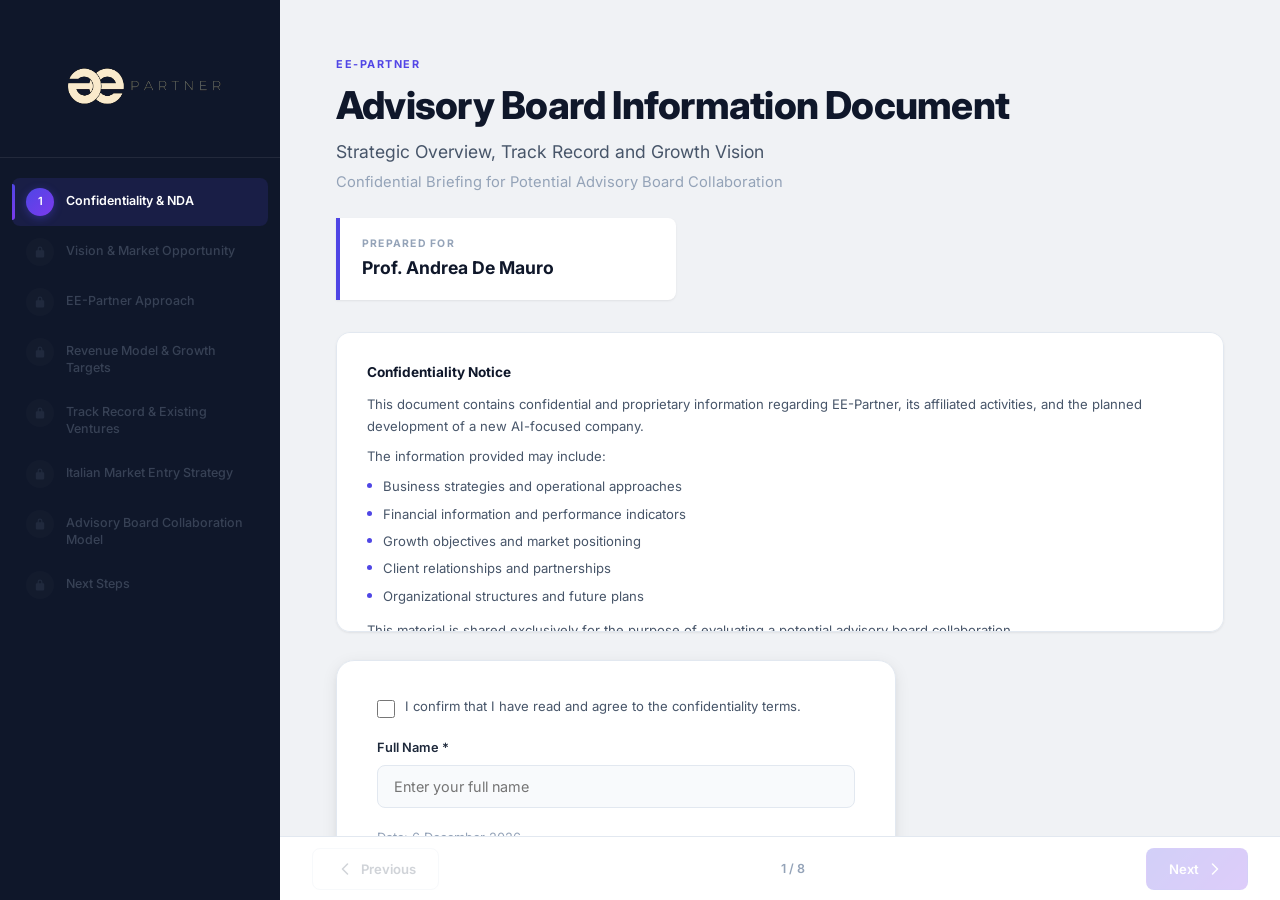
==== index.html @ 64c0712e "Initial commit: EE-Partner Advisory Board Information Document Slide-based, click-through web docume" ====
<!DOCTYPE html>
<html lang="en">
<head>
  <meta charset="UTF-8">
  <meta name="viewport" content="width=device-width, initial-scale=1.0">
  <title>EE-Partner — Advisory Board Information Document</title>
  <link rel="preconnect" href="https://fonts.googleapis.com">
  <link rel="preconnect" href="https://fonts.gstatic.com" crossorigin>
  <link href="https://fonts.googleapis.com/css2?family=Inter:wght@300;400;500;600;700&display=swap" rel="stylesheet">
  <link rel="stylesheet" href="styles.css">
</head>
<body>

  <!-- Left-side stepper (desktop) / Top progress bar (mobile) -->
  <nav id="stepper" class="stepper" aria-label="Slide navigation"></nav>

  <!-- Mobile progress bar -->
  <div id="mobile-progress" class="mobile-progress">
    <img src="assets/logo.png" alt="EE-Partner" class="mobile-progress__logo" />
    <div class="mobile-progress-bar"></div>
    <span class="mobile-progress-label"></span>
  </div>

  <!-- Main slide viewport -->
  <main id="slide-viewport" class="slide-viewport">
    <div id="slide-container" class="slide-container"></div>
  </main>

  <!-- Navigation controls -->
  <div id="nav-controls" class="nav-controls">
    <button id="btn-prev" class="nav-btn nav-btn--prev" aria-label="Previous slide">
      <svg width="20" height="20" viewBox="0 0 20 20" fill="none"><path d="M12.5 15L7.5 10L12.5 5" stroke="currentColor" stroke-width="1.5" stroke-linecap="round" stroke-linejoin="round"/></svg>
      <span>Previous</span>
    </button>
    <div class="nav-indicator">
      <span id="nav-current">1</span> / <span id="nav-total">8</span>
    </div>
    <button id="btn-next" class="nav-btn nav-btn--next" aria-label="Next slide">
      <span>Next</span>
      <svg width="20" height="20" viewBox="0 0 20 20" fill="none"><path d="M7.5 5L12.5 10L7.5 15" stroke="currentColor" stroke-width="1.5" stroke-linecap="round" stroke-linejoin="round"/></svg>
    </button>
  </div>

  <!-- NDA overlay (shown on gated slides when not confirmed) -->
  <div id="nda-overlay" class="nda-overlay hidden">
    <div class="nda-overlay__backdrop"></div>
  </div>

  <script src="app.js"></script>
</body>
</html>
---- styles.css ----
/* ============================================================
   EE-Partner Advisory Board — Slide Deck Styles
   ============================================================ */

/* --- Reset & Base --- */
*, *::before, *::after {
  margin: 0;
  padding: 0;
  box-sizing: border-box;
}

:root {
  --color-bg: #f0f2f5;
  --color-surface: #ffffff;
  --color-primary: #0f172a;
  --color-accent: #4f46e5;
  --color-accent-rgb: 79, 70, 229;
  --color-accent-light: #eef2ff;
  --color-accent-hover: #4338ca;
  --color-accent-glow: rgba(79, 70, 229, 0.15);
  --color-accent-secondary: #7c3aed;
  --color-text: #1e293b;
  --color-text-secondary: #475569;
  --color-text-muted: #94a3b8;
  --color-border: #e2e8f0;
  --color-border-light: #f1f5f9;
  --color-success: #059669;
  --color-lock: #cbd5e1;
  --color-kpi-bg: #f8fafc;
  --color-sidebar: #0f172a;
  --color-sidebar-text: #94a3b8;
  --color-sidebar-active: #ffffff;

  --font-family: 'Inter', -apple-system, BlinkMacSystemFont, 'Segoe UI', sans-serif;
  --stepper-width: 280px;
  --nav-height: 64px;
  --slide-max-width: 960px;
  --transition-speed: 0.3s;
  --radius-sm: 8px;
  --radius-md: 14px;
  --radius-lg: 18px;
  --shadow-sm: 0 1px 3px rgba(0,0,0,0.05), 0 1px 2px rgba(0,0,0,0.03);
  --shadow-md: 0 4px 16px rgba(0,0,0,0.08), 0 2px 6px rgba(0,0,0,0.04);
  --shadow-lg: 0 12px 40px rgba(0,0,0,0.12), 0 4px 12px rgba(0,0,0,0.06);
  --gradient-accent: linear-gradient(135deg, #4f46e5, #7c3aed);
  --gradient-accent-soft: linear-gradient(135deg, #4f46e5 0%, #6366f1 50%, #7c3aed 100%);
}

html {
  font-size: 16px;
  -webkit-font-smoothing: antialiased;
  -moz-osx-font-smoothing: grayscale;
}

body {
  font-family: var(--font-family);
  background: var(--color-bg);
  color: var(--color-text);
  line-height: 1.6;
  overflow: hidden;
  height: 100vh;
  display: flex;
}

/* --- Stepper (dark sidebar) --- */
.stepper {
  position: fixed;
  top: 0;
  left: 0;
  width: var(--stepper-width);
  height: 100vh;
  background: var(--color-sidebar);
  padding: 28px 0;
  display: flex;
  flex-direction: column;
  z-index: 100;
  overflow-y: auto;
}

.stepper__logo {
  padding: 12px 24px 24px;
  border-bottom: 1px solid rgba(255,255,255,0.08);
  margin-bottom: 20px;
  display: flex;
  align-items: center;
  justify-content: center;
}

.stepper__logo-img {
  width: 100%;
  height: auto;
  display: block;
  margin: -30% -10%;
  clip-path: inset(28% 5% 28% 5%);
  filter: invert(1);
  mix-blend-mode: lighten;
}

.stepper__list {
  list-style: none;
  padding: 0 12px;
  flex: 1;
}

.stepper__item {
  display: flex;
  align-items: flex-start;
  gap: 12px;
  padding: 10px 14px;
  border-radius: var(--radius-sm);
  cursor: pointer;
  transition: background var(--transition-speed), transform var(--transition-speed);
  position: relative;
  margin-bottom: 2px;
}

.stepper__item:hover:not(.stepper__item--locked) {
  background: rgba(255,255,255,0.06);
  transform: translateX(2px);
}

.stepper__item--active {
  background: rgba(79,70,229,0.15);
}

.stepper__item--active::before {
  content: '';
  position: absolute;
  left: 0;
  top: 6px;
  bottom: 6px;
  width: 3px;
  background: var(--gradient-accent);
  border-radius: 0 3px 3px 0;
}

.stepper__item--active .stepper__number {
  background: var(--gradient-accent);
  color: #fff;
  box-shadow: 0 2px 8px rgba(var(--color-accent-rgb), 0.4);
}

.stepper__item--completed .stepper__number {
  background: var(--color-success);
  color: #fff;
}

.stepper__item--locked {
  opacity: 0.3;
  cursor: not-allowed;
}

.stepper__item--locked:hover {
  background: transparent;
  transform: none;
}

.stepper__number {
  flex-shrink: 0;
  width: 28px;
  height: 28px;
  border-radius: 50%;
  display: flex;
  align-items: center;
  justify-content: center;
  font-size: 0.7rem;
  font-weight: 600;
  background: rgba(255,255,255,0.1);
  color: var(--color-sidebar-text);
  transition: all var(--transition-speed);
}

.stepper__item--locked .stepper__number {
  background: rgba(255,255,255,0.06);
  color: transparent;
  font-size: 0;
}

.stepper__item--locked .stepper__number::after {
  content: '';
  display: block;
  width: 10px;
  height: 12px;
  background: url("data:image/svg+xml,%3Csvg xmlns='http://www.w3.org/2000/svg' viewBox='0 0 16 20' fill='%23475569'%3E%3Cpath d='M13 7h-1V5A4 4 0 004 5v2H3a2 2 0 00-2 2v8a2 2 0 002 2h10a2 2 0 002-2V9a2 2 0 00-2-2zM6 5a2 2 0 114 0v2H6V5z'/%3E%3C/svg%3E") no-repeat center / contain;
}

.stepper__label {
  font-size: 0.78rem;
  font-weight: 500;
  color: var(--color-sidebar-text);
  line-height: 1.4;
  padding-top: 4px;
  transition: color var(--transition-speed);
}

.stepper__item--active .stepper__label {
  color: var(--color-sidebar-active);
  font-weight: 600;
}

/* --- Mobile progress bar --- */
.mobile-progress {
  display: none;
  position: fixed;
  top: 0;
  left: 0;
  right: 0;
  height: 52px;
  background: var(--color-sidebar);
  z-index: 100;
  align-items: center;
  padding: 0 16px;
  gap: 12px;
}

.mobile-progress-bar {
  flex: 1;
  height: 3px;
  background: rgba(255,255,255,0.1);
  border-radius: 2px;
  overflow: hidden;
  position: relative;
}

.mobile-progress-bar::after {
  content: '';
  position: absolute;
  top: 0;
  left: 0;
  height: 100%;
  background: var(--gradient-accent);
  border-radius: 2px;
  transition: width var(--transition-speed);
  width: var(--progress-pct, 0%);
}

.mobile-progress__logo {
  width: 90px;
  height: auto;
  flex-shrink: 0;
  clip-path: inset(28% 5% 28% 5%);
  margin: -12px -4px -12px 0;
  filter: invert(1);
  mix-blend-mode: lighten;
}

.mobile-progress-label {
  font-size: 0.72rem;
  font-weight: 600;
  color: rgba(255,255,255,0.6);
  white-space: nowrap;
}

/* --- Slide viewport --- */
.slide-viewport {
  margin-left: var(--stepper-width);
  flex: 1;
  height: 100vh;
  padding-bottom: var(--nav-height);
  overflow: hidden;
  position: relative;
  background: var(--color-bg);
}

.slide-container {
  width: 100%;
  height: 100%;
  position: relative;
}

/* --- Individual slide --- */
.slide {
  position: absolute;
  top: 0;
  left: 0;
  width: 100%;
  height: 100%;
  padding: 48px 56px;
  overflow-y: auto;
  display: flex;
  flex-direction: column;
  opacity: 0;
  transform: translateY(16px);
  transition: opacity 0.5s ease, transform 0.5s ease;
  pointer-events: none;
}

.slide--active {
  opacity: 1;
  transform: translateY(0);
  pointer-events: auto;
  z-index: 2;
}

.slide--exit-left {
  opacity: 0;
  transform: translateY(-16px);
}

.slide--blurred {
  filter: blur(10px) saturate(0.5);
  pointer-events: none;
  user-select: none;
}

.slide__inner {
  max-width: var(--slide-max-width);
  width: 100%;
  margin: 0 auto;
  flex: 1;
  display: flex;
  flex-direction: column;
}

/* --- Slide header --- */
.slide__overline {
  font-size: 0.68rem;
  font-weight: 700;
  letter-spacing: 0.14em;
  text-transform: uppercase;
  background: var(--gradient-accent);
  -webkit-background-clip: text;
  -webkit-text-fill-color: transparent;
  background-clip: text;
  margin-bottom: 10px;
}

.slide__title {
  font-size: 2.1rem;
  font-weight: 800;
  line-height: 1.15;
  color: var(--color-primary);
  margin-bottom: 10px;
  letter-spacing: -0.02em;
}

.slide__subtitle {
  font-size: 1.05rem;
  font-weight: 400;
  color: var(--color-text-secondary);
  line-height: 1.55;
  margin-bottom: 6px;
  max-width: 680px;
}

.slide__subtitle--secondary {
  font-size: 0.92rem;
  font-weight: 400;
  color: var(--color-text-muted);
  margin-bottom: 24px;
}

.slide__subtitle + .slide__divider,
.slide__subtitle + .slide__body,
.slide__subtitle + .slide__recipient {
  margin-top: 26px;
}

.slide__subtitle--secondary + .slide__divider,
.slide__subtitle--secondary + .slide__body,
.slide__subtitle--secondary + .slide__recipient {
  margin-top: 0;
}

.slide__recipient {
  display: flex;
  flex-direction: column;
  gap: 2px;
  margin-bottom: 32px;
  padding: 18px 22px;
  background: var(--color-surface);
  border-left: 4px solid var(--color-accent);
  border-radius: 0 var(--radius-sm) var(--radius-sm) 0;
  max-width: 340px;
  box-shadow: var(--shadow-sm);
}

.slide__recipient-label {
  font-size: 0.65rem;
  font-weight: 700;
  letter-spacing: 0.12em;
  text-transform: uppercase;
  color: var(--color-text-muted);
}

.slide__recipient-name {
  font-size: 1.1rem;
  font-weight: 700;
  color: var(--color-primary);
}

.slide__divider {
  width: 56px;
  height: 4px;
  background: var(--gradient-accent);
  border-radius: 2px;
  margin-bottom: 32px;
}

/* --- Content body --- */
.slide__body {
  flex: 1;
}

/* --- KPI Cards --- */
.kpi-grid {
  display: grid;
  grid-template-columns: repeat(auto-fit, minmax(180px, 1fr));
  gap: 16px;
  margin-bottom: 32px;
}

.kpi-card {
  background: var(--color-surface);
  border: 1px solid var(--color-border);
  border-top: 3px solid transparent;
  border-radius: var(--radius-md);
  padding: 24px 20px;
  text-align: center;
  transition: all var(--transition-speed);
  position: relative;
  overflow: hidden;
}

.kpi-card::before {
  content: '';
  position: absolute;
  top: 0;
  left: 0;
  right: 0;
  height: 3px;
  background: var(--gradient-accent);
  opacity: 0;
  transition: opacity var(--transition-speed);
}

.kpi-card:hover {
  box-shadow: var(--shadow-md);
  transform: translateY(-4px);
  border-color: transparent;
}

.kpi-card:hover::before {
  opacity: 1;
}

.kpi-card__value {
  font-size: 1.9rem;
  font-weight: 800;
  background: var(--gradient-accent);
  -webkit-background-clip: text;
  -webkit-text-fill-color: transparent;
  background-clip: text;
  line-height: 1.2;
  margin-bottom: 8px;
  letter-spacing: -0.02em;
}

.kpi-card__label {
  font-size: 0.78rem;
  font-weight: 600;
  color: var(--color-primary);
  line-height: 1.3;
  margin-bottom: 2px;
}

.kpi-card__sublabel {
  font-size: 0.7rem;
  color: var(--color-text-muted);
  margin-top: 2px;
}

/* --- KPI Highlight (standalone row) --- */
.kpi-highlight {
  background: var(--color-surface);
  border: 2px solid var(--color-border);
  border-radius: var(--radius-md);
  padding: 20px 28px;
  margin-bottom: 28px;
  display: flex;
  align-items: center;
  gap: 24px;
  position: relative;
  overflow: hidden;
  transition: all var(--transition-speed);
}

.kpi-highlight::before {
  content: '';
  position: absolute;
  left: 0;
  top: 0;
  bottom: 0;
  width: 4px;
  background: var(--gradient-accent);
}

.kpi-highlight:hover {
  border-color: rgba(79,70,229,0.25);
  box-shadow: var(--shadow-md);
}

.kpi-highlight__text {
  display: flex;
  align-items: baseline;
  gap: 14px;
  flex-shrink: 0;
}

.kpi-highlight__value {
  font-size: 1.5rem;
  font-weight: 800;
  background: var(--gradient-accent);
  -webkit-background-clip: text;
  -webkit-text-fill-color: transparent;
  background-clip: text;
  line-height: 1;
}

.kpi-highlight__label {
  font-size: 0.92rem;
  font-weight: 700;
  color: var(--color-primary);
}

.kpi-highlight__sublabel {
  font-size: 0.8rem;
  color: var(--color-text-muted);
  line-height: 1.5;
  border-left: 1px solid var(--color-border);
  padding-left: 24px;
}

/* --- Two-column layout --- */
.two-col {
  display: grid;
  grid-template-columns: 1fr 1fr;
  gap: 20px;
  margin-bottom: 32px;
}

.two-col__block h3 {
  font-size: 1rem;
  font-weight: 700;
  color: var(--color-primary);
  margin-bottom: 8px;
}

.two-col__subtitle {
  font-size: 0.82rem;
  color: var(--color-text-muted);
  line-height: 1.5;
  margin-bottom: 14px;
  font-style: italic;
}

.two-col__block--card .two-col__subtitle {
  font-size: 0.82rem;
  font-weight: 600;
  font-style: normal;
  background: var(--gradient-accent);
  -webkit-background-clip: text;
  -webkit-text-fill-color: transparent;
  background-clip: text;
}

.two-col__block p {
  font-size: 0.88rem;
  color: var(--color-text-secondary);
  line-height: 1.6;
}

/* Card variant */
.two-col__block--card {
  background: var(--color-surface);
  border: 1px solid var(--color-border);
  border-radius: var(--radius-md);
  padding: 28px 24px;
  transition: all var(--transition-speed);
  position: relative;
  overflow: hidden;
}

.two-col__block--card::before {
  content: '';
  position: absolute;
  top: 0;
  left: 0;
  right: 0;
  height: 3px;
  background: var(--gradient-accent);
  opacity: 0;
  transition: opacity var(--transition-speed);
}

.two-col__block--card:hover {
  box-shadow: var(--shadow-md);
  transform: translateY(-3px);
  border-color: transparent;
}

.two-col__block--card:hover::before {
  opacity: 1;
}

.two-col__block--card h3 {
  font-size: 0.92rem;
  margin-bottom: 6px;
}

.two-col__block--card .bullet-list {
  margin-bottom: 0;
}

.two-col__block--card .bullet-list li {
  font-size: 0.8rem;
  margin-bottom: 7px;
}

/* --- Bullet list --- */
.bullet-list {
  list-style: none;
  padding: 0;
  margin-bottom: 24px;
}

.bullet-list li {
  position: relative;
  padding-left: 22px;
  margin-bottom: 10px;
  font-size: 0.88rem;
  color: var(--color-text-secondary);
  line-height: 1.55;
}

.bullet-list li::before {
  content: '';
  position: absolute;
  left: 0;
  top: 8px;
  width: 8px;
  height: 8px;
  border-radius: 50%;
  background: var(--gradient-accent);
  opacity: 0.7;
  transition: all 0.2s ease;
}

.bullet-list li:hover::before {
  opacity: 1;
  transform: scale(1.3);
}

/* --- Flow diagram --- */
.flow {
  display: flex;
  align-items: center;
  gap: 0;
  margin-bottom: 32px;
  overflow-x: auto;
  padding: 12px 0;
}

.flow__stage {
  flex: 1;
  min-width: 130px;
  background: var(--color-surface);
  border: 1px solid var(--color-border);
  border-radius: var(--radius-md);
  padding: 20px 14px;
  text-align: center;
  position: relative;
  transition: all var(--transition-speed);
  overflow: hidden;
}

.flow__stage::before {
  content: '';
  position: absolute;
  top: 0;
  left: 0;
  right: 0;
  height: 3px;
  background: var(--gradient-accent);
}

.flow__stage:hover {
  box-shadow: var(--shadow-md);
  transform: translateY(-3px);
}

.flow__stage-number {
  font-size: 0.6rem;
  font-weight: 700;
  background: var(--gradient-accent);
  -webkit-background-clip: text;
  -webkit-text-fill-color: transparent;
  background-clip: text;
  text-transform: uppercase;
  letter-spacing: 0.1em;
  margin-bottom: 6px;
}

.flow__stage-title {
  font-size: 0.82rem;
  font-weight: 700;
  color: var(--color-primary);
  margin-bottom: 4px;
}

.flow__stage-desc {
  font-size: 0.72rem;
  color: var(--color-text-muted);
  line-height: 1.4;
}

/* Highlighted flow stage */
.flow__stage--highlight {
  background: var(--color-accent);
  border-color: var(--color-accent);
  box-shadow: 0 4px 16px rgba(79,70,229,0.3);
}

.flow__stage--highlight::before {
  background: linear-gradient(135deg, #818cf8, #a78bfa);
}

.flow__stage--highlight .flow__stage-number {
  background: none;
  -webkit-background-clip: unset;
  -webkit-text-fill-color: rgba(255,255,255,0.7);
  background-clip: unset;
}

.flow__stage--highlight .flow__stage-title {
  color: #fff;
}

.flow__stage--highlight .flow__stage-desc {
  color: rgba(255,255,255,0.75);
}

.flow__stage--highlight:hover {
  box-shadow: 0 6px 24px rgba(79,70,229,0.45);
}

.flow__arrow {
  flex-shrink: 0;
  width: 28px;
  display: flex;
  align-items: center;
  justify-content: center;
  color: var(--color-accent);
  opacity: 0.5;
}

.flow__arrow svg {
  width: 18px;
  height: 18px;
}

/* --- Journey timeline --- */
.journey {
  background: var(--color-surface);
  border-radius: var(--radius-lg);
  border: 1px solid var(--color-border);
  padding: 32px 28px 28px;
  margin-bottom: 32px;
  overflow: hidden;
}

.journey__header {
  margin-bottom: 32px;
}

.journey__heading {
  font-size: 1.1rem;
  font-weight: 700;
  color: var(--color-primary);
  margin: 0 0 10px;
  display: flex;
  align-items: center;
  gap: 10px;
}

.journey__heading::before {
  content: '';
  display: inline-block;
  width: 4px;
  height: 22px;
  background: var(--gradient-accent);
  border-radius: 2px;
  flex-shrink: 0;
}

.journey__desc {
  font-size: 0.85rem;
  color: var(--color-text-muted);
  line-height: 1.65;
  margin: 0;
  max-width: 680px;
}

.journey__timeline {
  position: relative;
  padding-top: 16px;
}

/* Horizontal gradient track */
.journey__track {
  position: absolute;
  top: 60px;
  left: 32px;
  right: 32px;
  height: 3px;
  background: linear-gradient(90deg, rgba(79,70,229,0.15) 0%, var(--color-accent) 50%, var(--color-accent-secondary) 100%);
  border-radius: 2px;
  z-index: 0;
}

.journey__track::after {
  content: '';
  position: absolute;
  right: -6px;
  top: -4px;
  width: 10px;
  height: 10px;
  border-right: 2px solid var(--color-accent-secondary);
  border-top: 2px solid var(--color-accent-secondary);
  transform: rotate(45deg);
  opacity: 0.7;
}

.journey__groups {
  display: flex;
  gap: 8px;
  position: relative;
  z-index: 1;
}

.journey__group {
  flex: 1;
  position: relative;
}

.journey__group-label {
  font-size: 0.62rem;
  font-weight: 700;
  text-transform: uppercase;
  letter-spacing: 0.12em;
  color: var(--color-accent);
  text-align: center;
  margin-bottom: 14px;
  padding: 4px 12px;
  background: rgba(79,70,229,0.06);
  border-radius: 20px;
  width: fit-content;
  margin-left: auto;
  margin-right: auto;
}

.journey__group:nth-child(2) .journey__group-label {
  color: var(--color-accent-secondary);
  background: rgba(124,58,237,0.06);
}

.journey__stages {
  display: flex;
  gap: 4px;
}

.journey__stage {
  flex: 1;
  display: flex;
  flex-direction: column;
  align-items: center;
  text-align: center;
  padding: 0 4px;
}

.journey__node {
  position: relative;
  margin-bottom: 14px;
  display: flex;
  flex-direction: column;
  align-items: center;
}

.journey__circle {
  width: 36px;
  height: 36px;
  border-radius: 50%;
  background: var(--gradient-accent);
  color: #fff;
  font-size: 0.8rem;
  font-weight: 700;
  display: flex;
  align-items: center;
  justify-content: center;
  box-shadow: 0 2px 12px rgba(79,70,229,0.3);
  transition: all 0.3s ease;
  position: relative;
  z-index: 2;
}

.journey__stage:hover .journey__circle {
  transform: scale(1.15);
  box-shadow: 0 4px 20px rgba(79,70,229,0.45);
}

.journey__icon {
  font-size: 1.1rem;
  margin-top: 8px;
  line-height: 1;
}

.journey__info {
  padding: 12px 6px 4px;
}

.journey__stage-title {
  font-size: 0.78rem;
  font-weight: 700;
  color: var(--color-primary);
  margin-bottom: 3px;
  line-height: 1.3;
}

.journey__stage-desc {
  font-size: 0.68rem;
  color: var(--color-text-muted);
  line-height: 1.4;
}

/* Group 2 circles use secondary accent */
.journey__group:nth-child(2) .journey__circle {
  background: linear-gradient(135deg, #7c3aed, #a855f7);
  box-shadow: 0 2px 12px rgba(124,58,237,0.3);
}

.journey__group:nth-child(2) .journey__stage:hover .journey__circle {
  box-shadow: 0 4px 20px rgba(124,58,237,0.45);
}

/* --- Callout / highlight --- */
.callout {
  background: var(--color-surface);
  border: 1px solid var(--color-border);
  border-left: 5px solid;
  border-image: var(--gradient-accent) 1;
  border-radius: 0 var(--radius-md) var(--radius-md) 0;
  padding: 26px 30px;
  margin-bottom: 28px;
  transition: all var(--transition-speed);
  position: relative;
}

.callout:hover {
  box-shadow: var(--shadow-sm);
  transform: translateX(4px);
}

.callout__text {
  font-size: 1rem;
  font-weight: 500;
  color: var(--color-primary);
  line-height: 1.65;
  font-style: italic;
}

.callout__attribution {
  font-size: 0.68rem;
  color: var(--color-accent);
  margin-top: 10px;
  font-style: normal;
  text-transform: uppercase;
  letter-spacing: 0.1em;
  font-weight: 700;
}

/* --- Section heading within a slide --- */
.section-heading {
  font-size: 1.05rem;
  font-weight: 700;
  color: var(--color-primary);
  margin-bottom: 14px;
  margin-top: 32px;
  position: relative;
  padding-left: 18px;
}

.section-heading:first-child {
  margin-top: 0;
}

.section-heading::before {
  content: '';
  position: absolute;
  left: 0;
  top: 2px;
  width: 4px;
  height: 1.1em;
  background: var(--gradient-accent);
  border-radius: 2px;
}

/* --- Paragraph --- */
.slide-paragraph {
  font-size: 0.88rem;
  color: var(--color-text-secondary);
  line-height: 1.7;
  margin-bottom: 20px;
  max-width: 720px;
}

/* --- Compare Bars --- */
.compare-bars {
  margin-bottom: 28px;
  background: var(--color-surface);
  border: 1px solid var(--color-border);
  border-radius: var(--radius-md);
  padding: 28px;
}

.compare-bars__row {
  display: grid;
  grid-template-columns: 90px 1fr;
  grid-template-rows: auto auto;
  gap: 4px 16px;
  align-items: center;
  margin-bottom: 20px;
}

.compare-bars__row:last-of-type {
  margin-bottom: 0;
}

.compare-bars__label {
  font-size: 0.85rem;
  font-weight: 700;
  color: var(--color-primary);
  grid-column: 1;
  grid-row: 1;
}

.compare-bars__track-wrap {
  grid-column: 2;
  grid-row: 1;
  display: flex;
  align-items: center;
  gap: 14px;
}

.compare-bars__track {
  flex: 1;
  height: 32px;
  background: var(--color-bg);
  border-radius: var(--radius-sm);
  overflow: hidden;
  position: relative;
}

.compare-bars__fill {
  height: 100%;
  background: var(--gradient-accent);
  border-radius: var(--radius-sm);
  transition: width 1.2s cubic-bezier(0.22, 1, 0.36, 1);
  min-width: 0;
  position: relative;
}

.compare-bars__fill--primary {
  background: linear-gradient(90deg, #cbd5e1, #94a3b8);
}

.compare-bars__value {
  font-size: 1.4rem;
  font-weight: 800;
  background: var(--gradient-accent);
  -webkit-background-clip: text;
  -webkit-text-fill-color: transparent;
  background-clip: text;
  white-space: nowrap;
  min-width: 48px;
  letter-spacing: -0.02em;
}

.compare-bars__row:first-child .compare-bars__value {
  background: none;
  -webkit-text-fill-color: var(--color-text-muted);
  font-weight: 700;
}

.compare-bars__note {
  grid-column: 2;
  grid-row: 2;
  font-size: 0.73rem;
  color: var(--color-text-muted);
  margin-top: -2px;
}

.compare-bars__caption {
  font-size: 0.82rem;
  color: var(--color-text-secondary);
  font-style: italic;
  margin-top: 16px;
  padding-top: 16px;
  border-top: 1px solid var(--color-border-light);
  line-height: 1.5;
}

/* --- NDA Slide --- */
.nda-form {
  background: var(--color-surface);
  border: 1px solid var(--color-border);
  border-radius: var(--radius-lg);
  padding: 36px 40px;
  max-width: 560px;
  box-shadow: var(--shadow-md);
}

.nda-form__field {
  margin-bottom: 20px;
}

.nda-form__label {
  display: block;
  font-size: 0.8rem;
  font-weight: 600;
  color: var(--color-text);
  margin-bottom: 6px;
}

.nda-form__input {
  width: 100%;
  padding: 12px 16px;
  border: 1px solid var(--color-border);
  border-radius: var(--radius-sm);
  font-family: var(--font-family);
  font-size: 0.9rem;
  color: var(--color-text);
  outline: none;
  transition: border-color var(--transition-speed), box-shadow var(--transition-speed);
  background: var(--color-kpi-bg);
}

.nda-form__input:focus {
  border-color: var(--color-accent);
  box-shadow: 0 0 0 3px var(--color-accent-glow);
}

.nda-form__checkbox-row {
  display: flex;
  align-items: flex-start;
  gap: 10px;
  margin-bottom: 20px;
}

.nda-form__checkbox-row input[type="checkbox"] {
  margin-top: 3px;
  accent-color: var(--color-accent);
  width: 18px;
  height: 18px;
  cursor: pointer;
}

.nda-form__checkbox-label {
  font-size: 0.82rem;
  color: var(--color-text-secondary);
  line-height: 1.5;
  cursor: pointer;
}

.nda-form__date {
  font-size: 0.8rem;
  color: var(--color-text-muted);
  margin-bottom: 20px;
}

.nda-form__signature-label {
  display: block;
  font-size: 0.8rem;
  font-weight: 600;
  color: var(--color-text);
  margin-bottom: 6px;
}

.nda-form__signature-pad {
  width: 100%;
  height: 80px;
  border: 2px dashed var(--color-border);
  border-radius: var(--radius-sm);
  background: var(--color-kpi-bg);
  cursor: crosshair;
  touch-action: none;
  transition: border-color var(--transition-speed);
}

.nda-form__signature-pad:hover {
  border-color: var(--color-accent);
}

.nda-form__signature-hint {
  font-size: 0.7rem;
  color: var(--color-text-muted);
  margin-top: 4px;
  margin-bottom: 20px;
}

.nda-form__btn {
  display: inline-flex;
  align-items: center;
  gap: 8px;
  padding: 14px 32px;
  background: var(--gradient-accent);
  color: #fff;
  border: none;
  border-radius: var(--radius-sm);
  font-family: var(--font-family);
  font-size: 0.88rem;
  font-weight: 600;
  cursor: pointer;
  transition: all var(--transition-speed);
}

.nda-form__btn:hover:not(:disabled) {
  box-shadow: 0 4px 16px rgba(var(--color-accent-rgb), 0.4);
  transform: translateY(-1px);
}

.nda-form__btn:disabled {
  opacity: 0.35;
  cursor: not-allowed;
}

.nda-form__confirmed {
  display: flex;
  align-items: center;
  gap: 12px;
  padding: 18px 22px;
  background: #ecfdf5;
  border: 1px solid #a7f3d0;
  border-radius: var(--radius-sm);
  font-size: 0.88rem;
  color: var(--color-success);
  font-weight: 600;
}

.nda-form__confirmed svg {
  flex-shrink: 0;
}

/* --- NDA text content area --- */
.nda-text {
  background: var(--color-surface);
  border: 1px solid var(--color-border);
  border-radius: var(--radius-md);
  padding: 28px 30px;
  margin-bottom: 28px;
  max-height: 300px;
  overflow-y: auto;
  font-size: 0.82rem;
  color: var(--color-text-secondary);
  line-height: 1.7;
  box-shadow: var(--shadow-sm);
}

.nda-text h4 {
  font-size: 0.85rem;
  font-weight: 700;
  color: var(--color-primary);
  margin-bottom: 8px;
  margin-top: 18px;
}

.nda-text h4:first-child {
  margin-top: 0;
}

.nda-text ul {
  list-style: none;
  padding: 0;
  margin: 8px 0 12px;
}

.nda-text ul li {
  position: relative;
  padding-left: 16px;
  margin-bottom: 5px;
}

.nda-text ul li::before {
  content: '';
  position: absolute;
  left: 0;
  top: 8px;
  width: 5px;
  height: 5px;
  border-radius: 50%;
  background: var(--color-accent);
}

.nda-text p {
  margin-bottom: 8px;
}

.nda-text p:last-child {
  margin-bottom: 0;
}

/* --- NDA overlay for locked slides --- */
.nda-overlay {
  position: fixed;
  top: 0;
  left: var(--stepper-width);
  right: 0;
  bottom: var(--nav-height);
  z-index: 50;
  display: flex;
  align-items: center;
  justify-content: center;
}

.nda-overlay.hidden {
  display: none;
}

.nda-overlay__backdrop {
  position: absolute;
  inset: 0;
  background: rgba(15, 23, 42, 0.3);
  backdrop-filter: blur(6px);
}

/* --- Navigation controls --- */
.nav-controls {
  position: fixed;
  bottom: 0;
  left: var(--stepper-width);
  right: 0;
  height: var(--nav-height);
  background: var(--color-surface);
  border-top: 1px solid var(--color-border);
  display: flex;
  align-items: center;
  justify-content: space-between;
  padding: 0 32px;
  z-index: 100;
}

.nav-btn {
  display: inline-flex;
  align-items: center;
  gap: 6px;
  padding: 10px 22px;
  border: 1px solid var(--color-border);
  border-radius: var(--radius-sm);
  background: var(--color-surface);
  font-family: var(--font-family);
  font-size: 0.82rem;
  font-weight: 600;
  color: var(--color-text-secondary);
  cursor: pointer;
  transition: all var(--transition-speed);
}

.nav-btn:hover:not(:disabled) {
  border-color: var(--color-accent);
  color: var(--color-accent);
  background: var(--color-accent-light);
}

.nav-btn:disabled {
  opacity: 0.25;
  cursor: not-allowed;
}

.nav-btn:active:not(:disabled) {
  transform: scale(0.97);
}

.nav-btn--next {
  background: var(--gradient-accent);
  border-color: transparent;
  color: #fff;
}

.nav-btn--next:hover:not(:disabled) {
  box-shadow: 0 4px 14px rgba(var(--color-accent-rgb), 0.35);
  border-color: transparent;
  color: #fff;
}

.nav-indicator {
  font-size: 0.78rem;
  font-weight: 600;
  color: var(--color-text-muted);
}

/* --- Title slide special layout --- */
.title-slide {
  justify-content: flex-start;
  text-align: left;
  padding-top: 56px;
}

.title-slide .slide__title {
  font-size: 2.4rem;
}

.title-slide .slide__subtitle {
  font-size: 1.1rem;
  max-width: 600px;
}

.title-slide .slide__subtitle--secondary {
  font-size: 0.92rem;
}

/* --- Closing slide --- */
.closing-slide {
  justify-content: center;
  align-items: center;
  text-align: center;
}

.closing-slide .slide__inner {
  align-items: center;
}

.closing-slide .slide__subtitle {
  max-width: 480px;
  text-align: center;
}

.cta-btn {
  display: inline-flex;
  align-items: center;
  gap: 8px;
  padding: 16px 40px;
  background: var(--gradient-accent);
  color: #fff;
  border: none;
  border-radius: var(--radius-sm);
  font-family: var(--font-family);
  font-size: 1rem;
  font-weight: 700;
  cursor: pointer;
  transition: all var(--transition-speed);
  margin-top: 16px;
}

.cta-btn:hover {
  box-shadow: 0 8px 24px rgba(var(--color-accent-rgb), 0.35);
  transform: translateY(-2px);
}

.cta-btn:active {
  transform: translateY(0);
}

/* --- Info tag list --- */
.tag-list {
  display: flex;
  flex-wrap: wrap;
  gap: 8px;
  margin-bottom: 24px;
}

.tag {
  display: inline-block;
  padding: 5px 14px;
  background: var(--color-accent-light);
  border-radius: 999px;
  font-size: 0.75rem;
  font-weight: 600;
  color: var(--color-accent);
}

/* ============================================================
   Responsive: Tablet
   ============================================================ */
@media (max-width: 1024px) {
  :root {
    --stepper-width: 220px;
  }

  .stepper__logo-img {
    width: 100%;
    margin: -30% -10%;
    clip-path: inset(28% 5% 28% 5%);
  }

  .slide {
    padding: 36px 36px;
  }

  .slide__title {
    font-size: 1.7rem;
  }

  .title-slide .slide__title {
    font-size: 2rem;
  }

  .two-col {
    gap: 16px;
  }

  .flow__stage {
    min-width: 110px;
    padding: 16px 10px;
  }
}

/* ============================================================
   Responsive: Mobile
   ============================================================ */
@media (max-width: 768px) {
  :root {
    --stepper-width: 0px;
    --nav-height: 56px;
  }

  .stepper {
    display: none;
  }

  .mobile-progress {
    display: flex;
  }

  .slide-viewport {
    margin-left: 0;
    padding-top: 52px;
  }

  .slide {
    padding: 24px 20px;
  }

  .slide__title {
    font-size: 1.4rem;
  }

  .title-slide .slide__title {
    font-size: 1.7rem;
  }

  .slide__subtitle {
    font-size: 0.95rem;
    margin-bottom: 24px;
  }

  .two-col {
    grid-template-columns: 1fr;
    gap: 16px;
  }

  .kpi-grid {
    grid-template-columns: 1fr 1fr;
    gap: 12px;
  }

  .kpi-card {
    padding: 16px 12px;
  }

  .kpi-card__value {
    font-size: 1.5rem;
  }

  .flow {
    flex-direction: column;
    align-items: stretch;
  }

  .flow__arrow {
    transform: rotate(90deg);
    width: auto;
    height: 24px;
  }

  .flow__stage {
    min-width: auto;
  }

  .journey {
    padding: 24px 16px 20px;
  }

  .journey__track {
    display: none;
  }

  .journey__groups {
    flex-direction: column;
    gap: 20px;
  }

  .journey__stages {
    flex-direction: column;
    gap: 12px;
  }

  .journey__stage {
    flex-direction: row;
    text-align: left;
    gap: 14px;
  }

  .journey__node {
    margin-bottom: 0;
    flex-direction: row;
    gap: 8px;
  }

  .journey__icon {
    margin-top: 0;
  }

  .journey__info {
    padding: 0;
  }

  .nav-controls {
    left: 0;
    padding: 0 16px;
  }

  .nda-overlay {
    left: 0;
    bottom: var(--nav-height);
    top: 52px;
  }

  .nda-form {
    padding: 24px 20px;
  }

  .nda-text {
    max-height: 200px;
    padding: 16px 18px;
  }

  .title-slide {
    padding-top: 24px;
  }

  .compare-bars {
    padding: 20px 16px;
  }
}

/* --- Scrollbar styling --- */
.slide::-webkit-scrollbar,
.nda-text::-webkit-scrollbar {
  width: 5px;
}

.slide::-webkit-scrollbar-track,
.nda-text::-webkit-scrollbar-track {
  background: transparent;
}

.slide::-webkit-scrollbar-thumb,
.nda-text::-webkit-scrollbar-thumb {
  background: var(--color-border);
  border-radius: 3px;
}

.slide::-webkit-scrollbar-thumb:hover,
.nda-text::-webkit-scrollbar-thumb:hover {
  background: var(--color-text-muted);
}

/* ============================================================
   Animations & Visual Effects
   ============================================================ */

@keyframes fadeInUp {
  from { opacity: 0; transform: translateY(18px); }
  to   { opacity: 1; transform: translateY(0); }
}

@keyframes fadeInScale {
  from { opacity: 0; transform: scale(0.94); }
  to   { opacity: 1; transform: scale(1); }
}

@keyframes drawLine {
  from { width: 0; }
  to   { width: 56px; }
}

/* --- Staggered entrance for content blocks --- */
.slide--active .slide__body > * {
  opacity: 0;
  animation: fadeInUp 0.45s ease forwards;
}

.slide--active .slide__body > *:nth-child(1)  { animation-delay: 0.06s; }
.slide--active .slide__body > *:nth-child(2)  { animation-delay: 0.12s; }
.slide--active .slide__body > *:nth-child(3)  { animation-delay: 0.18s; }
.slide--active .slide__body > *:nth-child(4)  { animation-delay: 0.24s; }
.slide--active .slide__body > *:nth-child(5)  { animation-delay: 0.30s; }
.slide--active .slide__body > *:nth-child(6)  { animation-delay: 0.35s; }
.slide--active .slide__body > *:nth-child(7)  { animation-delay: 0.40s; }
.slide--active .slide__body > *:nth-child(8)  { animation-delay: 0.45s; }
.slide--active .slide__body > *:nth-child(9)  { animation-delay: 0.50s; }
.slide--active .slide__body > *:nth-child(10) { animation-delay: 0.54s; }
.slide--active .slide__body > *:nth-child(11) { animation-delay: 0.58s; }
.slide--active .slide__body > *:nth-child(12) { animation-delay: 0.62s; }

/* --- Header entrance --- */
.slide--active .slide__overline   { animation: fadeInUp 0.4s ease 0.03s both; }
.slide--active .slide__title      { animation: fadeInUp 0.45s ease 0.08s both; }
.slide--active .slide__subtitle   { animation: fadeInUp 0.45s ease 0.14s both; }
.slide--active .slide__recipient  { animation: fadeInUp 0.45s ease 0.2s both; }
.slide--active .slide__divider    { animation: drawLine 0.5s ease 0.22s both; overflow: hidden; }

/* --- KPI card stagger --- */
.slide--active .kpi-card { animation: fadeInScale 0.4s ease both; }
.slide--active .kpi-grid .kpi-card:nth-child(1) { animation-delay: 0.08s; }
.slide--active .kpi-grid .kpi-card:nth-child(2) { animation-delay: 0.15s; }
.slide--active .kpi-grid .kpi-card:nth-child(3) { animation-delay: 0.22s; }
.slide--active .kpi-grid .kpi-card:nth-child(4) { animation-delay: 0.29s; }

/* --- Reduce motion --- */
@media (prefers-reduced-motion: reduce) {
  *, *::before, *::after {
    animation-duration: 0.01ms !important;
    animation-delay: 0s !important;
    transition-duration: 0.01ms !important;
  }
}
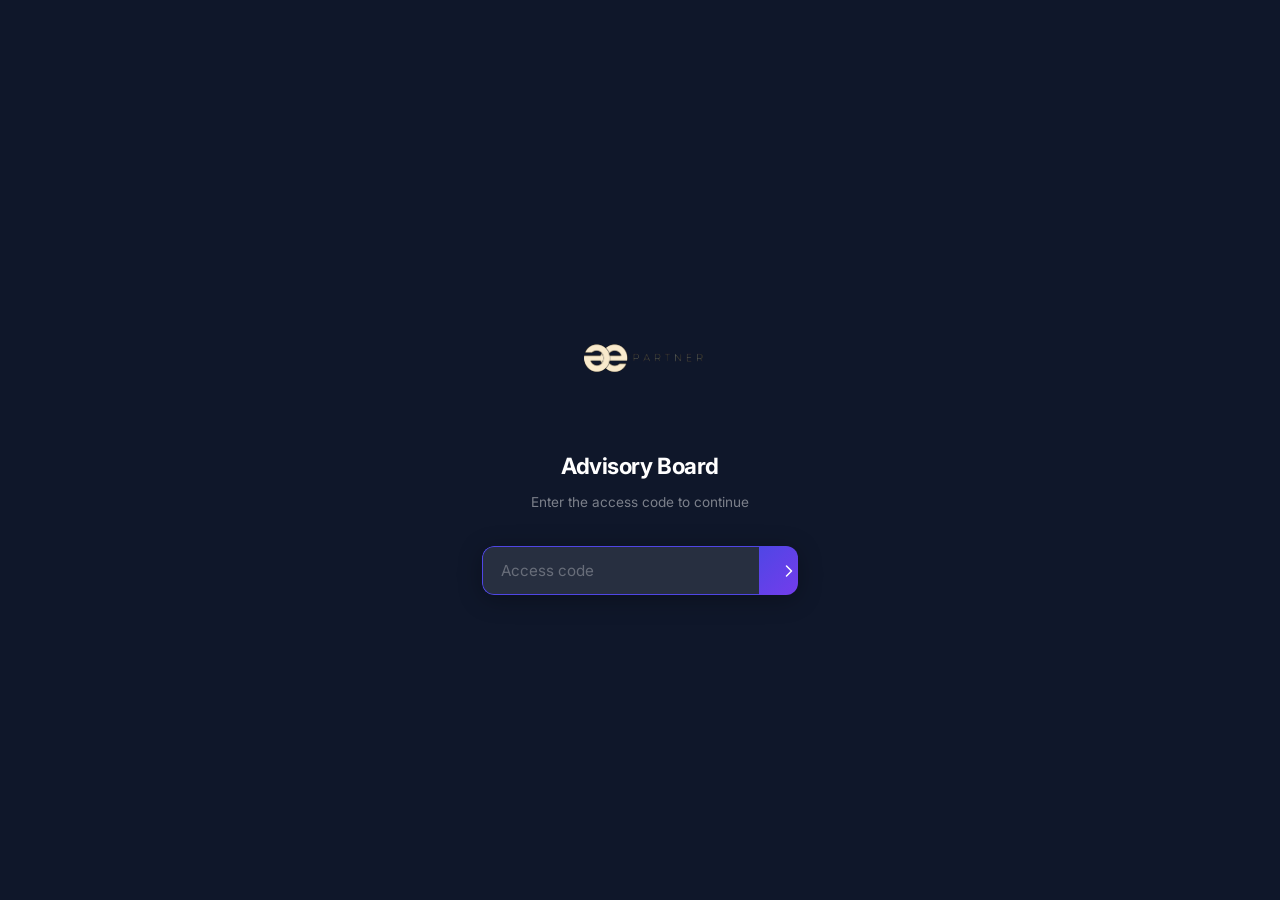
==== commit 9b949c2b: "Add password protection gate Access code required before viewing any content. Dark full-screen overl" ====
--- a/index.html
+++ b/index.html
@@ -10,6 +10,22 @@
   <link rel="stylesheet" href="styles.css">
 </head>
 <body>
+
+  <!-- Password gate -->
+  <div id="password-gate" class="password-gate">
+    <div class="password-gate__card">
+      <img src="assets/logo.png" alt="EE-Partner" class="password-gate__logo" />
+      <h2 class="password-gate__title">Advisory Board</h2>
+      <p class="password-gate__subtitle">Enter the access code to continue</p>
+      <div class="password-gate__field">
+        <input id="password-input" type="password" class="password-gate__input" placeholder="Access code" autocomplete="off" />
+        <button id="password-submit" class="password-gate__btn">
+          <svg width="20" height="20" viewBox="0 0 20 20" fill="none"><path d="M7.5 5L12.5 10L7.5 15" stroke="currentColor" stroke-width="1.5" stroke-linecap="round" stroke-linejoin="round"/></svg>
+        </button>
+      </div>
+      <p id="password-error" class="password-gate__error hidden">Incorrect access code</p>
+    </div>
+  </div>
 
   <!-- Left-side stepper (desktop) / Top progress bar (mobile) -->
   <nav id="stepper" class="stepper" aria-label="Slide navigation"></nav>
--- a/styles.css
+++ b/styles.css
@@ -1,6 +1,122 @@
 /* ============================================================
    EE-Partner Advisory Board — Slide Deck Styles
    ============================================================ */
+
+/* --- Password Gate --- */
+.password-gate {
+  position: fixed;
+  inset: 0;
+  z-index: 10000;
+  background: #0f172a;
+  display: flex;
+  align-items: center;
+  justify-content: center;
+  animation: fadeIn 0.3s ease;
+}
+
+.password-gate.hidden {
+  display: none;
+}
+
+.password-gate__card {
+  text-align: center;
+  width: 100%;
+  max-width: 380px;
+  padding: 48px 32px;
+}
+
+.password-gate__logo {
+  width: 180px;
+  height: auto;
+  margin: 0 auto 32px;
+  display: block;
+  clip-path: inset(28% 5% 28% 5%);
+  margin-bottom: 0;
+  filter: invert(1);
+  mix-blend-mode: lighten;
+}
+
+.password-gate__title {
+  font-size: 1.4rem;
+  font-weight: 700;
+  color: #fff;
+  margin-bottom: 8px;
+  letter-spacing: -0.02em;
+}
+
+.password-gate__subtitle {
+  font-size: 0.85rem;
+  color: rgba(255,255,255,0.45);
+  margin-bottom: 32px;
+}
+
+.password-gate__field {
+  display: flex;
+  gap: 0;
+  border-radius: 12px;
+  overflow: hidden;
+  box-shadow: 0 4px 24px rgba(0,0,0,0.3);
+}
+
+.password-gate__input {
+  flex: 1;
+  padding: 14px 18px;
+  font-size: 0.95rem;
+  font-family: 'Inter', sans-serif;
+  border: 1px solid rgba(255,255,255,0.1);
+  border-right: none;
+  border-radius: 12px 0 0 12px;
+  background: rgba(255,255,255,0.06);
+  color: #fff;
+  outline: none;
+  transition: border-color 0.2s, background 0.2s;
+}
+
+.password-gate__input::placeholder {
+  color: rgba(255,255,255,0.3);
+}
+
+.password-gate__input:focus {
+  border-color: #4f46e5;
+  background: rgba(255,255,255,0.1);
+}
+
+.password-gate__btn {
+  padding: 14px 20px;
+  background: linear-gradient(135deg, #4f46e5, #7c3aed);
+  border: none;
+  border-radius: 0 12px 12px 0;
+  color: #fff;
+  cursor: pointer;
+  display: flex;
+  align-items: center;
+  transition: opacity 0.2s;
+}
+
+.password-gate__btn:hover {
+  opacity: 0.85;
+}
+
+.password-gate__error {
+  font-size: 0.8rem;
+  color: #f87171;
+  margin-top: 16px;
+  transition: opacity 0.2s;
+}
+
+.password-gate__error.hidden {
+  visibility: hidden;
+}
+
+.password-gate__input.shake {
+  animation: shake 0.4s ease;
+}
+
+@keyframes shake {
+  0%, 100% { transform: translateX(0); }
+  20%, 60% { transform: translateX(-6px); }
+  40%, 80% { transform: translateX(6px); }
+}
 
 /* --- Reset & Base --- */
 *, *::before, *::after {
